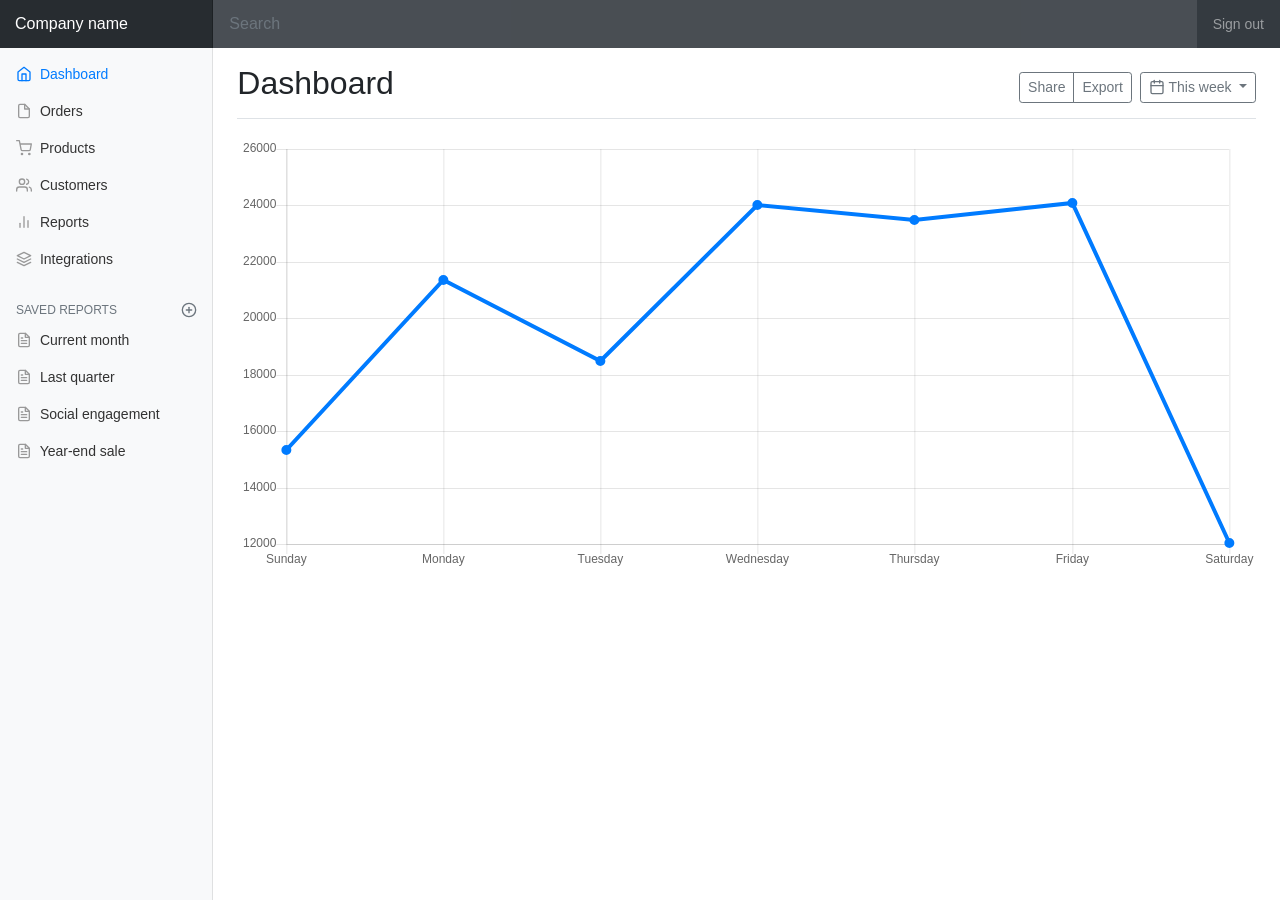
==== src/main/resources/static/dashboard.html @ ae2e7ff7 "代码分支备份" ====
<!DOCTYPE html>
<!-- saved from url=(0052)http://getbootstrap.com/docs/4.0/examples/dashboard/ -->
<html lang="en">
	<head>
		<meta http-equiv="Content-Type" content="text/html; charset=UTF-8">
		<meta name="viewport" content="width=device-width, initial-scale=1, shrink-to-fit=no">
		<meta name="description" content="">
		<meta name="author" content="">

		<title>Dashboard Template for Bootstrap</title>
		<!-- Bootstrap core CSS -->
		<link href="asserts/css/bootstrap.min.css" rel="stylesheet">

		<!-- Custom styles for this template -->
		<link href="asserts/css/dashboard.css" rel="stylesheet">
		<style type="text/css">
			/* Chart.js */
			
			@-webkit-keyframes chartjs-render-animation {
				from {
					opacity: 0.99
				}
				to {
					opacity: 1
				}
			}
			
			@keyframes chartjs-render-animation {
				from {
					opacity: 0.99
				}
				to {
					opacity: 1
				}
			}
			
			.chartjs-render-monitor {
				-webkit-animation: chartjs-render-animation 0.001s;
				animation: chartjs-render-animation 0.001s;
			}
		</style>
	</head>

	<body>
		<nav class="navbar navbar-dark sticky-top bg-dark flex-md-nowrap p-0">
			<a class="navbar-brand col-sm-3 col-md-2 mr-0" href="http://getbootstrap.com/docs/4.0/examples/dashboard/#">Company name</a>
			<input class="form-control form-control-dark w-100" type="text" placeholder="Search" aria-label="Search">
			<ul class="navbar-nav px-3">
				<li class="nav-item text-nowrap">
					<a class="nav-link" href="http://getbootstrap.com/docs/4.0/examples/dashboard/#">Sign out</a>
				</li>
			</ul>
		</nav>

		<div class="container-fluid">
			<div class="row">
				<nav class="col-md-2 d-none d-md-block bg-light sidebar">
					<div class="sidebar-sticky">
						<ul class="nav flex-column">
							<li class="nav-item">
								<a class="nav-link active" href="http://getbootstrap.com/docs/4.0/examples/dashboard/#">
									<svg xmlns="http://www.w3.org/2000/svg" width="24" height="24" viewBox="0 0 24 24" fill="none" stroke="currentColor" stroke-width="2" stroke-linecap="round" stroke-linejoin="round" class="feather feather-home">
										<path d="M3 9l9-7 9 7v11a2 2 0 0 1-2 2H5a2 2 0 0 1-2-2z"></path>
										<polyline points="9 22 9 12 15 12 15 22"></polyline>
									</svg>
									Dashboard <span class="sr-only">(current)</span>
								</a>
							</li>
							<li class="nav-item">
								<a class="nav-link" href="http://getbootstrap.com/docs/4.0/examples/dashboard/#">
									<svg xmlns="http://www.w3.org/2000/svg" width="24" height="24" viewBox="0 0 24 24" fill="none" stroke="currentColor" stroke-width="2" stroke-linecap="round" stroke-linejoin="round" class="feather feather-file">
										<path d="M13 2H6a2 2 0 0 0-2 2v16a2 2 0 0 0 2 2h12a2 2 0 0 0 2-2V9z"></path>
										<polyline points="13 2 13 9 20 9"></polyline>
									</svg>
									Orders
								</a>
							</li>
							<li class="nav-item">
								<a class="nav-link" href="http://getbootstrap.com/docs/4.0/examples/dashboard/#">
									<svg xmlns="http://www.w3.org/2000/svg" width="24" height="24" viewBox="0 0 24 24" fill="none" stroke="currentColor" stroke-width="2" stroke-linecap="round" stroke-linejoin="round" class="feather feather-shopping-cart">
										<circle cx="9" cy="21" r="1"></circle>
										<circle cx="20" cy="21" r="1"></circle>
										<path d="M1 1h4l2.68 13.39a2 2 0 0 0 2 1.61h9.72a2 2 0 0 0 2-1.61L23 6H6"></path>
									</svg>
									Products
								</a>
							</li>
							<li class="nav-item">
								<a class="nav-link" href="http://getbootstrap.com/docs/4.0/examples/dashboard/#">
									<svg xmlns="http://www.w3.org/2000/svg" width="24" height="24" viewBox="0 0 24 24" fill="none" stroke="currentColor" stroke-width="2" stroke-linecap="round" stroke-linejoin="round" class="feather feather-users">
										<path d="M17 21v-2a4 4 0 0 0-4-4H5a4 4 0 0 0-4 4v2"></path>
										<circle cx="9" cy="7" r="4"></circle>
										<path d="M23 21v-2a4 4 0 0 0-3-3.87"></path>
										<path d="M16 3.13a4 4 0 0 1 0 7.75"></path>
									</svg>
									Customers
								</a>
							</li>
							<li class="nav-item">
								<a class="nav-link" href="http://getbootstrap.com/docs/4.0/examples/dashboard/#">
									<svg xmlns="http://www.w3.org/2000/svg" width="24" height="24" viewBox="0 0 24 24" fill="none" stroke="currentColor" stroke-width="2" stroke-linecap="round" stroke-linejoin="round" class="feather feather-bar-chart-2">
										<line x1="18" y1="20" x2="18" y2="10"></line>
										<line x1="12" y1="20" x2="12" y2="4"></line>
										<line x1="6" y1="20" x2="6" y2="14"></line>
									</svg>
									Reports
								</a>
							</li>
							<li class="nav-item">
								<a class="nav-link" href="http://getbootstrap.com/docs/4.0/examples/dashboard/#">
									<svg xmlns="http://www.w3.org/2000/svg" width="24" height="24" viewBox="0 0 24 24" fill="none" stroke="currentColor" stroke-width="2" stroke-linecap="round" stroke-linejoin="round" class="feather feather-layers">
										<polygon points="12 2 2 7 12 12 22 7 12 2"></polygon>
										<polyline points="2 17 12 22 22 17"></polyline>
										<polyline points="2 12 12 17 22 12"></polyline>
									</svg>
									Integrations
								</a>
							</li>
						</ul>

						<h6 class="sidebar-heading d-flex justify-content-between align-items-center px-3 mt-4 mb-1 text-muted">
              <span>Saved reports</span>
              <a class="d-flex align-items-center text-muted" href="http://getbootstrap.com/docs/4.0/examples/dashboard/#">
                <svg xmlns="http://www.w3.org/2000/svg" width="24" height="24" viewBox="0 0 24 24" fill="none" stroke="currentColor" stroke-width="2" stroke-linecap="round" stroke-linejoin="round" class="feather feather-plus-circle"><circle cx="12" cy="12" r="10"></circle><line x1="12" y1="8" x2="12" y2="16"></line><line x1="8" y1="12" x2="16" y2="12"></line></svg>
              </a>
            </h6>
						<ul class="nav flex-column mb-2">
							<li class="nav-item">
								<a class="nav-link" href="http://getbootstrap.com/docs/4.0/examples/dashboard/#">
									<svg xmlns="http://www.w3.org/2000/svg" width="24" height="24" viewBox="0 0 24 24" fill="none" stroke="currentColor" stroke-width="2" stroke-linecap="round" stroke-linejoin="round" class="feather feather-file-text">
										<path d="M14 2H6a2 2 0 0 0-2 2v16a2 2 0 0 0 2 2h12a2 2 0 0 0 2-2V8z"></path>
										<polyline points="14 2 14 8 20 8"></polyline>
										<line x1="16" y1="13" x2="8" y2="13"></line>
										<line x1="16" y1="17" x2="8" y2="17"></line>
										<polyline points="10 9 9 9 8 9"></polyline>
									</svg>
									Current month
								</a>
							</li>
							<li class="nav-item">
								<a class="nav-link" href="http://getbootstrap.com/docs/4.0/examples/dashboard/#">
									<svg xmlns="http://www.w3.org/2000/svg" width="24" height="24" viewBox="0 0 24 24" fill="none" stroke="currentColor" stroke-width="2" stroke-linecap="round" stroke-linejoin="round" class="feather feather-file-text">
										<path d="M14 2H6a2 2 0 0 0-2 2v16a2 2 0 0 0 2 2h12a2 2 0 0 0 2-2V8z"></path>
										<polyline points="14 2 14 8 20 8"></polyline>
										<line x1="16" y1="13" x2="8" y2="13"></line>
										<line x1="16" y1="17" x2="8" y2="17"></line>
										<polyline points="10 9 9 9 8 9"></polyline>
									</svg>
									Last quarter
								</a>
							</li>
							<li class="nav-item">
								<a class="nav-link" href="http://getbootstrap.com/docs/4.0/examples/dashboard/#">
									<svg xmlns="http://www.w3.org/2000/svg" width="24" height="24" viewBox="0 0 24 24" fill="none" stroke="currentColor" stroke-width="2" stroke-linecap="round" stroke-linejoin="round" class="feather feather-file-text">
										<path d="M14 2H6a2 2 0 0 0-2 2v16a2 2 0 0 0 2 2h12a2 2 0 0 0 2-2V8z"></path>
										<polyline points="14 2 14 8 20 8"></polyline>
										<line x1="16" y1="13" x2="8" y2="13"></line>
										<line x1="16" y1="17" x2="8" y2="17"></line>
										<polyline points="10 9 9 9 8 9"></polyline>
									</svg>
									Social engagement
								</a>
							</li>
							<li class="nav-item">
								<a class="nav-link" href="http://getbootstrap.com/docs/4.0/examples/dashboard/#">
									<svg xmlns="http://www.w3.org/2000/svg" width="24" height="24" viewBox="0 0 24 24" fill="none" stroke="currentColor" stroke-width="2" stroke-linecap="round" stroke-linejoin="round" class="feather feather-file-text">
										<path d="M14 2H6a2 2 0 0 0-2 2v16a2 2 0 0 0 2 2h12a2 2 0 0 0 2-2V8z"></path>
										<polyline points="14 2 14 8 20 8"></polyline>
										<line x1="16" y1="13" x2="8" y2="13"></line>
										<line x1="16" y1="17" x2="8" y2="17"></line>
										<polyline points="10 9 9 9 8 9"></polyline>
									</svg>
									Year-end sale
								</a>
							</li>
						</ul>
					</div>
				</nav>

				<main role="main" class="col-md-9 ml-sm-auto col-lg-10 pt-3 px-4">
					<div class="chartjs-size-monitor" style="position: absolute; left: 0px; top: 0px; right: 0px; bottom: 0px; overflow: hidden; pointer-events: none; visibility: hidden; z-index: -1;">
						<div class="chartjs-size-monitor-expand" style="position:absolute;left:0;top:0;right:0;bottom:0;overflow:hidden;pointer-events:none;visibility:hidden;z-index:-1;">
							<div style="position:absolute;width:1000000px;height:1000000px;left:0;top:0"></div>
						</div>
						<div class="chartjs-size-monitor-shrink" style="position:absolute;left:0;top:0;right:0;bottom:0;overflow:hidden;pointer-events:none;visibility:hidden;z-index:-1;">
							<div style="position:absolute;width:200%;height:200%;left:0; top:0"></div>
						</div>
					</div>
					<div class="d-flex justify-content-between flex-wrap flex-md-nowrap align-items-center pb-2 mb-3 border-bottom">
						<h1 class="h2">Dashboard</h1>
						<div class="btn-toolbar mb-2 mb-md-0">
							<div class="btn-group mr-2">
								<button class="btn btn-sm btn-outline-secondary">Share</button>
								<button class="btn btn-sm btn-outline-secondary">Export</button>
							</div>
							<button class="btn btn-sm btn-outline-secondary dropdown-toggle">
                <svg xmlns="http://www.w3.org/2000/svg" width="24" height="24" viewBox="0 0 24 24" fill="none" stroke="currentColor" stroke-width="2" stroke-linecap="round" stroke-linejoin="round" class="feather feather-calendar"><rect x="3" y="4" width="18" height="18" rx="2" ry="2"></rect><line x1="16" y1="2" x2="16" y2="6"></line><line x1="8" y1="2" x2="8" y2="6"></line><line x1="3" y1="10" x2="21" y2="10"></line></svg>
                This week
              </button>
						</div>
					</div>

					<canvas class="my-4 chartjs-render-monitor" id="myChart" width="1076" height="454" style="display: block; width: 1076px; height: 454px;"></canvas>

					
				</main>
			</div>
		</div>

		<!-- Bootstrap core JavaScript
    ================================================== -->
		<!-- Placed at the end of the document so the pages load faster -->
		<script type="text/javascript" src="asserts/js/jquery-3.2.1.slim.min.js" ></script>
		<script type="text/javascript" src="asserts/js/popper.min.js" ></script>
		<script type="text/javascript" src="asserts/js/bootstrap.min.js" ></script>

		<!-- Icons -->
		<script type="text/javascript" src="asserts/js/feather.min.js" ></script>
		<script>
			feather.replace()
		</script>

		<!-- Graphs -->
		<script type="text/javascript" src="asserts/js/Chart.min.js" ></script>
		<script>
			var ctx = document.getElementById("myChart");
			var myChart = new Chart(ctx, {
				type: 'line',
				data: {
					labels: ["Sunday", "Monday", "Tuesday", "Wednesday", "Thursday", "Friday", "Saturday"],
					datasets: [{
						data: [15339, 21345, 18483, 24003, 23489, 24092, 12034],
						lineTension: 0,
						backgroundColor: 'transparent',
						borderColor: '#007bff',
						borderWidth: 4,
						pointBackgroundColor: '#007bff'
					}]
				},
				options: {
					scales: {
						yAxes: [{
							ticks: {
								beginAtZero: false
							}
						}]
					},
					legend: {
						display: false,
					}
				}
			});
		</script>

	</body>

</html>
---- src/main/resources/static/asserts/css/dashboard.css ----
body {
  font-size: .875rem;
}

.feather {
  width: 16px;
  height: 16px;
  vertical-align: text-bottom;
}

/*
 * Sidebar
 */

.sidebar {
  position: fixed;
  top: 0;
  bottom: 0;
  left: 0;
  z-index: 100; /* Behind the navbar */
  padding: 0;
  box-shadow: inset -1px 0 0 rgba(0, 0, 0, .1);
}

.sidebar-sticky {
  position: -webkit-sticky;
  position: sticky;
  top: 48px; /* Height of navbar */
  height: calc(100vh - 48px);
  padding-top: .5rem;
  overflow-x: hidden;
  overflow-y: auto; /* Scrollable contents if viewport is shorter than content. */
}

.sidebar .nav-link {
  font-weight: 500;
  color: #333;
}

.sidebar .nav-link .feather {
  margin-right: 4px;
  color: #999;
}

.sidebar .nav-link.active {
  color: #007bff;
}

.sidebar .nav-link:hover .feather,
.sidebar .nav-link.active .feather {
  color: inherit;
}

.sidebar-heading {
  font-size: .75rem;
  text-transform: uppercase;
}

/*
 * Navbar
 */

.navbar-brand {
  padding-top: .75rem;
  padding-bottom: .75rem;
  font-size: 1rem;
  background-color: rgba(0, 0, 0, .25);
  box-shadow: inset -1px 0 0 rgba(0, 0, 0, .25);
}

.navbar .form-control {
  padding: .75rem 1rem;
  border-width: 0;
  border-radius: 0;
}

.form-control-dark {
  color: #fff;
  background-color: rgba(255, 255, 255, .1);
  border-color: rgba(255, 255, 255, .1);
}

.form-control-dark:focus {
  border-color: transparent;
  box-shadow: 0 0 0 3px rgba(255, 255, 255, .25);
}

/*
 * Utilities
 */

.border-top { border-top: 1px solid #e5e5e5; }
.border-bottom { border-bottom: 1px solid #e5e5e5; }
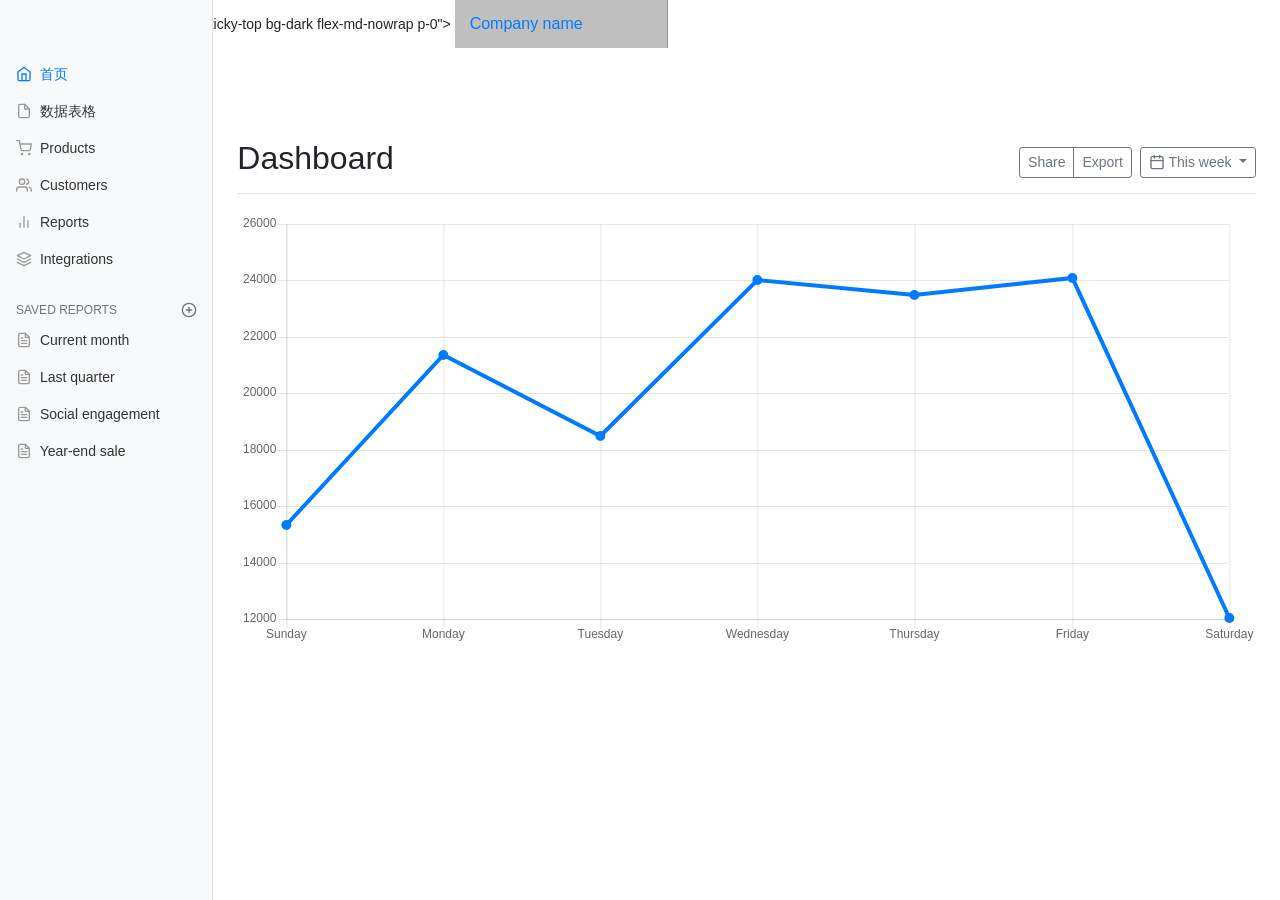
==== commit 02610e15: "首页登陆成功" ====
--- a/src/main/resources/static/dashboard.html
+++ b/src/main/resources/static/dashboard.html
@@ -41,10 +41,10 @@
 		</style>
 	</head>
 
-	<body>
-		<nav class="navbar navbar-dark sticky-top bg-dark flex-md-nowrap p-0">
+	<>
+		< class="navbar navbar-dark sticky-top bg-dark flex-md-nowrap p-0">
 			<a class="navbar-brand col-sm-3 col-md-2 mr-0" href="http://getbootstrap.com/docs/4.0/examples/dashboard/#">Company name</a>
-			<input class="form-control form-control-dark w-100" type="text" placeholder="Search" aria-label="Search">
+		<input class="form-control form-control-dark w-100" type="text" placeholder="Search" aria-label="Search">
 			<ul class="navbar-nav px-3">
 				<li class="nav-item text-nowrap">
 					<a class="nav-link" href="http://getbootstrap.com/docs/4.0/examples/dashboard/#">Sign out</a>
@@ -63,7 +63,7 @@
 										<path d="M3 9l9-7 9 7v11a2 2 0 0 1-2 2H5a2 2 0 0 1-2-2z"></path>
 										<polyline points="9 22 9 12 15 12 15 22"></polyline>
 									</svg>
-									Dashboard <span class="sr-only">(current)</span>
+									首页 <span class="sr-only">(current)</span>
 								</a>
 							</li>
 							<li class="nav-item">
@@ -72,7 +72,7 @@
 										<path d="M13 2H6a2 2 0 0 0-2 2v16a2 2 0 0 0 2 2h12a2 2 0 0 0 2-2V9z"></path>
 										<polyline points="13 2 13 9 20 9"></polyline>
 									</svg>
-									Orders
+									数据表格
 								</a>
 							</li>
 							<li class="nav-item">
@@ -251,7 +251,43 @@
 				}
 			});
 		</script>
-
+		<script src="js/jquery-3.3.1.js" type="text/javascript" charset="utf-8"></script>
+		<!--相对路径-->
+		<script type="text/javascript" src="../js/jquery-1.9.1.js" type="text/javascript"></script>
+		<script type="text/javascript" src="js/jquery-1.9.1.js"></script>
+		<script type="text/javascript" src="js/common.js"></script>
+
+		<script>
+            // 此处方法模拟打印随机后端数据,打印的结构见上面,加载数据内容打印
+            function randomData() {
+                var startId = ~~(Math.random() * 100)
+                var rows = []
+                for (var i = 0; i < 10; i++) {
+                    rows.push({
+                        id: startId + i,
+                        name: 'test' + (startId + i),
+                        price: '$' + (startId + i),
+                        price1: '$' + (startId + i),
+                        price2: '$' + (startId + i),
+                        price3: '$' + (startId + i)
+                    })
+                }
+                console.log(rows)
+                return rows;
+            }
+
+
+            $(function() {
+                // 核心内容,bootstrapTable自带方法,将randomdata中的数据加载如表格中,数据中的key值需要与写死在表头中的data-field一一对应
+                $('#table').bootstrapTable('append',randomData())
+                // 下面一行代码是在表格中增加样式,让所有内容居中
+                $("td,th").addClass("text-center");
+            })
+		</script>
+
+		<!--————————————————-->
+		<!--版权声明：本文为CSDN博主「JARED布里姐」的原创文章，遵循CC 4.0 BY-SA版权协议，转载请附上原文出处链接及本声明。-->
+		<!--原文链接：https://blog.csdn.net/Maryshaw/article/details/86927335-->
 	</body>
 
 </html>
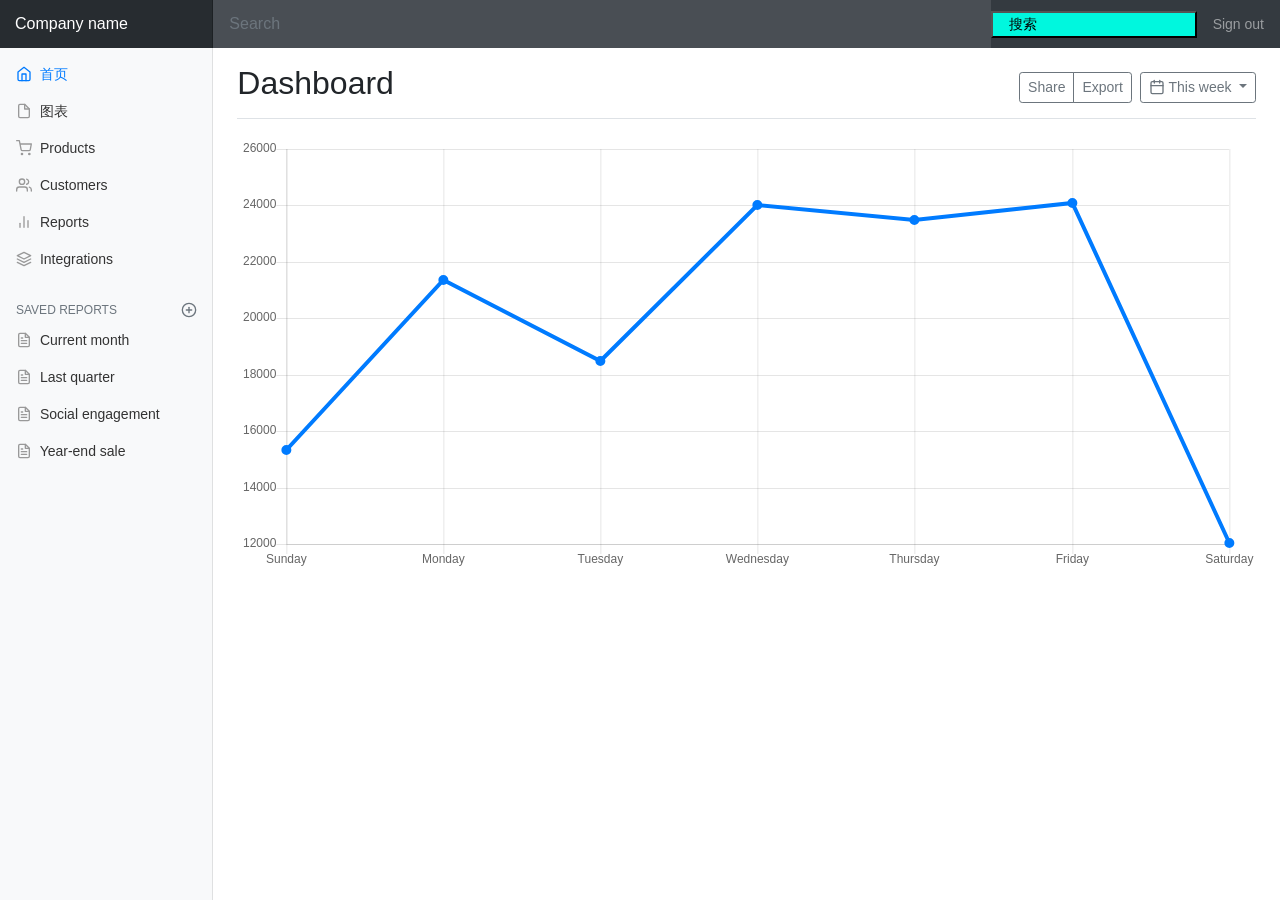
==== commit 508320db: "页面数据请求成功   下一步引入vue" ====
--- a/src/main/resources/static/dashboard.html
+++ b/src/main/resources/static/dashboard.html
@@ -41,10 +41,11 @@
 		</style>
 	</head>
 
-	<>
-		< class="navbar navbar-dark sticky-top bg-dark flex-md-nowrap p-0">
+	<body>
+		<nav class="navbar navbar-dark sticky-top bg-dark flex-md-nowrap p-0">
 			<a class="navbar-brand col-sm-3 col-md-2 mr-0" href="http://getbootstrap.com/docs/4.0/examples/dashboard/#">Company name</a>
-		<input class="form-control form-control-dark w-100" type="text" placeholder="Search" aria-label="Search">
+		<input class="form-control form-control-dark w-100" type="text" placeholder="Search" aria-label="Search"id="inputinfo" ></input>
+		<button   style="background-color: #00F7DE"class="navbar-nav px-3 w-25" class="btn btn-primary" data-loading-text="Loading..."onclick="searchinfo()">搜索</button>
 			<ul class="navbar-nav px-3">
 				<li class="nav-item text-nowrap">
 					<a class="nav-link" href="http://getbootstrap.com/docs/4.0/examples/dashboard/#">Sign out</a>
@@ -67,12 +68,12 @@
 								</a>
 							</li>
 							<li class="nav-item">
-								<a class="nav-link" href="http://getbootstrap.com/docs/4.0/examples/dashboard/#">
+								<a class="nav-link" href="list.html#">
 									<svg xmlns="http://www.w3.org/2000/svg" width="24" height="24" viewBox="0 0 24 24" fill="none" stroke="currentColor" stroke-width="2" stroke-linecap="round" stroke-linejoin="round" class="feather feather-file">
 										<path d="M13 2H6a2 2 0 0 0-2 2v16a2 2 0 0 0 2 2h12a2 2 0 0 0 2-2V9z"></path>
 										<polyline points="13 2 13 9 20 9"></polyline>
 									</svg>
-									数据表格
+									图表
 								</a>
 							</li>
 							<li class="nav-item">
@@ -276,18 +277,37 @@
                 return rows;
             }
 
-
             $(function() {
                 // 核心内容,bootstrapTable自带方法,将randomdata中的数据加载如表格中,数据中的key值需要与写死在表头中的data-field一一对应
                 $('#table').bootstrapTable('append',randomData())
                 // 下面一行代码是在表格中增加样式,让所有内容居中
                 $("td,th").addClass("text-center");
             })
+
+
+		// <!-- 1搜素内容-->
+
+                function  searchinfo(){
+            console.log("正在查找内容为"+ document.getElementById("inputinfo").value)
+            $.ajax({
+                url: "/selectLIneInfo",
+                type: "PUT",
+                datatype: "json",
+                data: {
+                    "searchinfo": document.getElementById("inputinfo").value,
+                },
+                success: function (res) {
+                    console.log("！！！！！打印数据" + JSON.stringify(res).valueOf())
+                }
+
+            }).done.fail(function () {
+                alert('请查看数据失败')
+
+            })
+
+		}
 		</script>
 
-		<!--————————————————-->
-		<!--版权声明：本文为CSDN博主「JARED布里姐」的原创文章，遵循CC 4.0 BY-SA版权协议，转载请附上原文出处链接及本声明。-->
-		<!--原文链接：https://blog.csdn.net/Maryshaw/article/details/86927335-->
 	</body>
 
 </html>
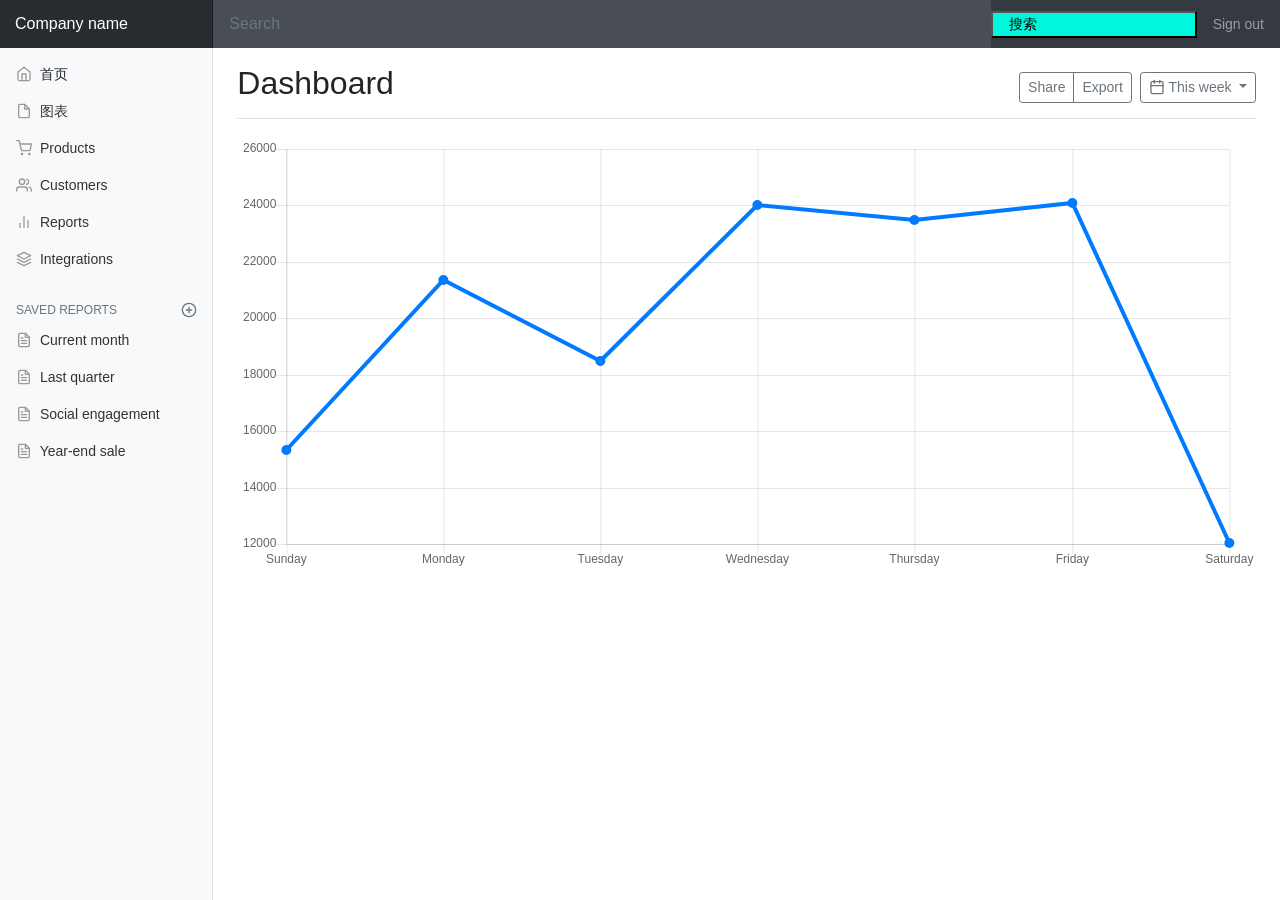
==== commit c9541b7f: "2022.12.23.20.50 缺少 web页面但是可以运行" ====
--- a/src/main/resources/static/dashboard.html
+++ b/src/main/resources/static/dashboard.html
@@ -1,6 +1,6 @@
 <!DOCTYPE html>
 <!-- saved from url=(0052)http://getbootstrap.com/docs/4.0/examples/dashboard/ -->
-<html lang="en">
+<html lang="en" xmlns:th="http://www.w3.org/1999/xhtml">
 	<head>
 		<meta http-equiv="Content-Type" content="text/html; charset=UTF-8">
 		<meta name="viewport" content="width=device-width, initial-scale=1, shrink-to-fit=no">
@@ -48,7 +48,7 @@
 		<button   style="background-color: #00F7DE"class="navbar-nav px-3 w-25" class="btn btn-primary" data-loading-text="Loading..."onclick="searchinfo()">搜索</button>
 			<ul class="navbar-nav px-3">
 				<li class="nav-item text-nowrap">
-					<a class="nav-link" href="http://getbootstrap.com/docs/4.0/examples/dashboard/#">Sign out</a>
+					<a class="nav-link"  onclick="logout()">Sign out</a>
 				</li>
 			</ul>
 		</nav>
@@ -59,7 +59,7 @@
 					<div class="sidebar-sticky">
 						<ul class="nav flex-column">
 							<li class="nav-item">
-								<a class="nav-link active" href="http://getbootstrap.com/docs/4.0/examples/dashboard/#">
+								<a class="nav-link" th:href="@{/emps}">
 									<svg xmlns="http://www.w3.org/2000/svg" width="24" height="24" viewBox="0 0 24 24" fill="none" stroke="currentColor" stroke-width="2" stroke-linecap="round" stroke-linejoin="round" class="feather feather-home">
 										<path d="M3 9l9-7 9 7v11a2 2 0 0 1-2 2H5a2 2 0 0 1-2-2z"></path>
 										<polyline points="9 22 9 12 15 12 15 22"></polyline>
@@ -214,7 +214,8 @@
 		<script type="text/javascript" src="asserts/js/jquery-3.2.1.slim.min.js" ></script>
 		<script type="text/javascript" src="asserts/js/popper.min.js" ></script>
 		<script type="text/javascript" src="asserts/js/bootstrap.min.js" ></script>
-
+		<script src="vue.js"></script>
+		<script src="one.js"></script>
 		<!-- Icons -->
 		<script type="text/javascript" src="asserts/js/feather.min.js" ></script>
 		<script>
@@ -306,6 +307,28 @@
             })
 
 		}
+
+		//登出操作
+
+			function  logout() {
+                console.log("执行退出操作")
+                $.ajax({
+                    url: "/loginout",
+                    type: "GET",
+                    datatype: "json",
+                    data: {
+
+                    },
+                    success: function (res) {
+                        window.location.href='index.html'
+                    }
+
+                }).done.fail(function () {
+                    alert('请查看数据失败')
+
+                })
+
+            }
 		</script>
 
 	</body>
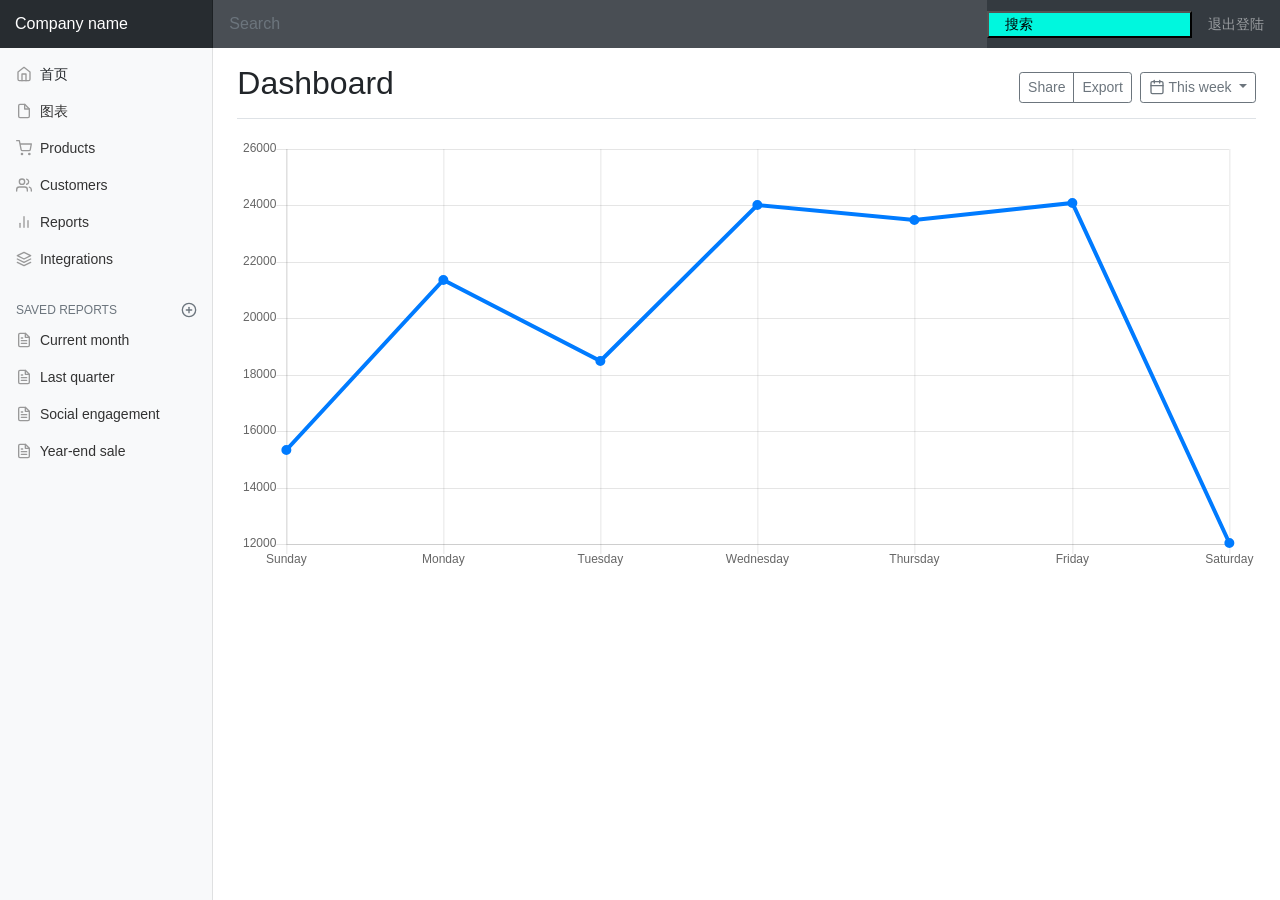
==== commit b5e8392f: "2023.2.9  退出登陆修改" ====
--- a/src/main/resources/static/dashboard.html
+++ b/src/main/resources/static/dashboard.html
@@ -48,7 +48,7 @@
 		<button   style="background-color: #00F7DE"class="navbar-nav px-3 w-25" class="btn btn-primary" data-loading-text="Loading..."onclick="searchinfo()">搜索</button>
 			<ul class="navbar-nav px-3">
 				<li class="nav-item text-nowrap">
-					<a class="nav-link"  onclick="logout()">Sign out</a>
+					<a class="nav-link"  onclick="logout()">退出登陆</a>
 				</li>
 			</ul>
 		</nav>
